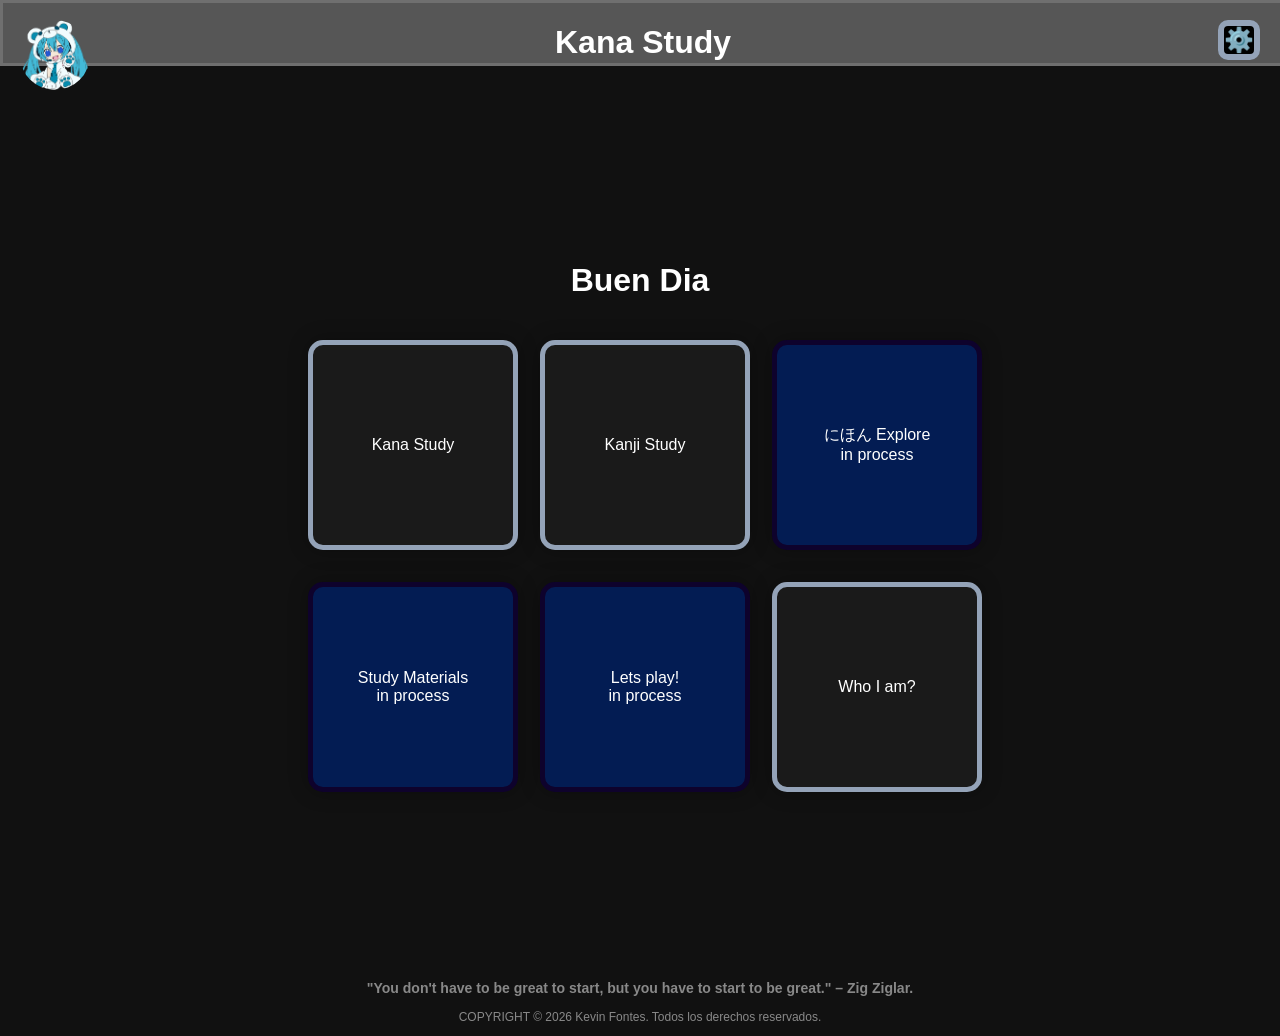
==== index.html @ 834d6179 "fgg" ====
<!DOCTYPE html>
<html lang="es">
<head>
    <meta charset="UTF-8">
    <title>NECECITO INVENTAR UN NOMBRE!</title>
    <link rel="stylesheet" href="styles.css">
    <link rel="stylesheet" href="https://cdnjs.cloudflare.com/ajax/libs/font-awesome/6.5.0/css/all.min.css">
    <meta name="viewport" content="width=device-width, initial-scale=1.0">
</head>
<header class="header">
    <h1><span class="title">Kana Study</span></h1>
    </header>
<body class="dark">

<div class="menu-btn" onclick="toggleSidebar()">
    <img src="src/miku.png">
</div>


    <div class="sidebar" id="sidebar">
        <div class="social-buttons">
        <a href="https://www.tiktok.com/@pl4tin3um" target="_blank">
        <img src="https://logo.svgcdn.com/logos/tiktok.png" alt="mi tiktok" class="social-icon">
        </a>
    </div>

    </div>


    <div class="settings-btn" onclick="toggleSettings()">⚙️</div>


    <div class="settings-panel" id="settingsPanel">
        <h3>Themes</h3>
        <button onclick="setTheme('light')">Light</button>
        <button onclick="setTheme('dark')">Dark</button>
        <button onclick="setTheme('thematic')">Thematic</button>



    <h3>Language</h3>

    <select id="languageSelect" onchange="setLanguage(this.value)">
        <option value="en">English</option>
        <option value="ja">にほん</option>
        <option value="es">Español</option>
        <option value="fr">Français</option>
        <option value="de">Deutsch</option>
        <option value="it">Italiano</option>

    </select>
    </div>
        </div>

<main>
    <h1 class="logo">Buen Dia</h1>

    <div class="menu">
        <div class="menu-item">Kana Study</div>
        <div class="menu-item">Kanji Study</div>
        <div class="menu-itemUSELESS">にほん Explore <br> in process</div>
        <div class="menu-itemUSELESS">Study Materials <br> in process</div>
        <div class="menu-itemUSELESS">Lets play! <br> in process</div>
        <div class="menu-item">Who I am?</div>
    </div>
</main>

    <script src="script.js"></script>
</body>
 <footer class ="decoracion">
        <h3>"You don't have to be great to start, but you have to start to be great." – Zig Ziglar.</h3>
        <p>COPYRIGHT &copy; 2026 Kevin Fontes. Todos los derechos reservados.</p>
    </footer>
</body>
</html>
---- styles.css ----
header {
    width: 100%;
    height: 60px; 
    position: relative;
    z-index: 2; 
    display: flex;
    justify-content: center;
    color: white;
    background-color: #565656;
    border: 3px solid #6f6f6f;
}




body {
    font-family: 'Segoe UI', "Yu Gothic", sans-serif;
    margin: 0;
    font-family: Arial, sans-serif;
    background: #111;
    color: white;
    text-align: center;
}


main {
    height: 100vh;
    display: flex;
    flex-direction: column;
    justify-content: center;
    align-items: center;
}


.menu {
    display: grid;
    grid-template-columns: repeat(3, 200px);
    gap: 32px;
    margin-top: 20px;
}

.menu-item {
    width: 200px;
    height: 200px;
    background: #1a1a1a;
    display: flex;
    align-items: center;
    justify-content: center;
    border-radius: 15px;
    cursor: pointer;
    transition: 0.3s;
    box-shadow: 0 0px 20px rgba(0,0,0,0.3);
    border: #94a3b8 solid 5px  ;
}

.menu-item:hover {
    background: #333;
    transform: scale(1.05);
}
.menu-itemUSELESS {
    width: 200px;
    height: 200px;
    display: flex;
    align-items: center;
    background-color: rgb(3, 28, 83);
    justify-content: center;
    border-radius: 15px;
    cursor: pointer;
    transition: 0.3s;
    box-shadow: 0 0px 20px rgba(0,0,0,0.3);
    border: 5px solid #0e022c;
    }


.settings-btn {
    position: fixed;
    top: 20px;
    right: 20px;
    font-size: 24px;
    color: #94a3b8; 
    cursor: pointer;
    z-index: 1000;
    transition: all 0.3s;
    background-color: #000000;
    border-radius: 10px;
    border: 6px solid #94a3b8;
}

.settings-btn:hover {
    transform: rotate(45deg) scale(1.1);
}


.settings-panel {
    position: fixed;
    right: -350px;
    top: 0;
    width: 250px;
    height: 100%;
    background: #1a1a1a;
    padding: 20px;
    transition: right 0.3s;
    z-index: 500;
}

.settings-panel.open {
    box-shadow: 0 0px 20px rgba(0,0,0,0.3);
    right: 0;
}


.settings-panel button {
    width: 100%;
    padding: 10px;
    margin-top: 5px;
    background: #333;
    border: none;
    color: white;
    cursor: pointer;
}


.menu-btn {
    position: fixed;
    top: 20px;
    left: 20px;
    cursor: pointer;
    z-index: 1000;
}

.menu-btn img {
    width: 70px; 
    height: 70px;
    object-fit: cover;
    border-radius: 50%; 
    transition: 0.3s;
}

.menu-btn img:hover {
    transform: scale(1.1);
}

.sidebar {
    position: fixed;
    left: -350px;
    top: 0;
    width: 250px;
    height: 100%;
    background: #1a1a1a;
    padding: 20px;
    transition: left 0.3s ease;
    z-index: 900;
}


.sidebar.open {
    left: 0;
    box-shadow: 0 0px 20px rgba(0,0,0,0.3);
}


.sidebar h2 {
    margin-bottom: 20px;
}

.sidebar p {
    padding: 10px;
    cursor: pointer;
    border-radius: 8px;
}
.social-buttons {
    display: flex;
    flex-direction: column;
    gap: 15px;          
    align-items: center; 
}


.social-buttons img {
    width: 80px;
    height: 80px;
    cursor: pointer;
    transition: transform 0.2s;
}

.social-buttons img:hover {
    transform: scale(1.2); 
}





footer {
    bottom: 10px;
    width: 100%;
    font-size: 12px;
    opacity: 0.5;
}

header.light {
    color: #000000;
    background-color: #b9b9b9;
    border: 3px solid #000000;
}
header.thematic {
    background: rgba(255, 255, 255, 0.3);
    color: #222;
    border: 3px solid #393939;
}

body.light {
    background: #f5f5f5;
    color: black;
}

body.light .menu-item {
    background: #ddd;
}
body.light .menu-itemUSELESS { 
    color: #ddd;
}

body.light .settings-panel {
    background: #eee;
    color: #222;
}
body.light .settings-panel button {
    width: 100%;
    padding: 10px;
    margin-top: 5px;
    background: #989898;
    border: none;
    color: #222;
    cursor: pointer;
}
    

body.light .sidebar {
    background: #eee;
    color: #222;
}

body.thematic {
    background-image: url('src/thematicBodyBackground.png');
    background-size: cover;
    background-position: center;
    background-repeat: no-repeat;

}
body.thematic .menu-item {
    background: #f8df96;
    color: rgb(0, 0, 0);
}
body.thematic  .menu-itemUSELESS { 
    color: #ddd;
}

body.thematic .settings-panel{
    background-image: url('src/thematicRightSidebar.png');
    background-size: cover;
    background-position: center;
    background-repeat: no-repeat;
    border: #111 solid 5px;
}
body.thematic .sidebar {
    background-image: url('src/thematicLeftSidebar.png');
    background-size: cover;
    background-position: center;
    background-repeat: no-repeat;
    border: #111 solid 5px;
}
body.thematic .settings-panel button {
    background: rgba(255, 255, 255, 0.3);
    color: #222;
    border: 1px solid #393939;
}



@media screen and (max-width: 480px) {
    
   
    .menu {
        display: flex !important;
        flex-wrap: wrap;
        justify-content: center;
        width: 100% !important;
        grid-template-columns: none !important; 
        gap: 10px !important;
        margin-top: 50px !important; 
    }


    .menu-item {
        width: 140px !important;  
        height: 140px !important;
        min-width: 140px !important;
        font-size: 14px !important;
        margin: 5px;
    }
    .menu-itemUSELESS {
        width: 140px !important;  
        height: 140px !important;
        min-width: 140px !important;
        font-size: 14px !important;
        margin: 5px;
    }

   
    header {
        height: 50px !important;
        font-size: 10px !important;
        justify-content: center !important;
    }


    .menu-btn img {
        width: 45px !important;
        height: 45px !important;
    }

    .settings-btn {
        top: 10px !important;
        right: 10px !important;
    }

    /* 5. El fondo para que no se estire raro */
    body.thematic {
        background-size: cover !important;
        background-attachment: scroll !important;
    }
}
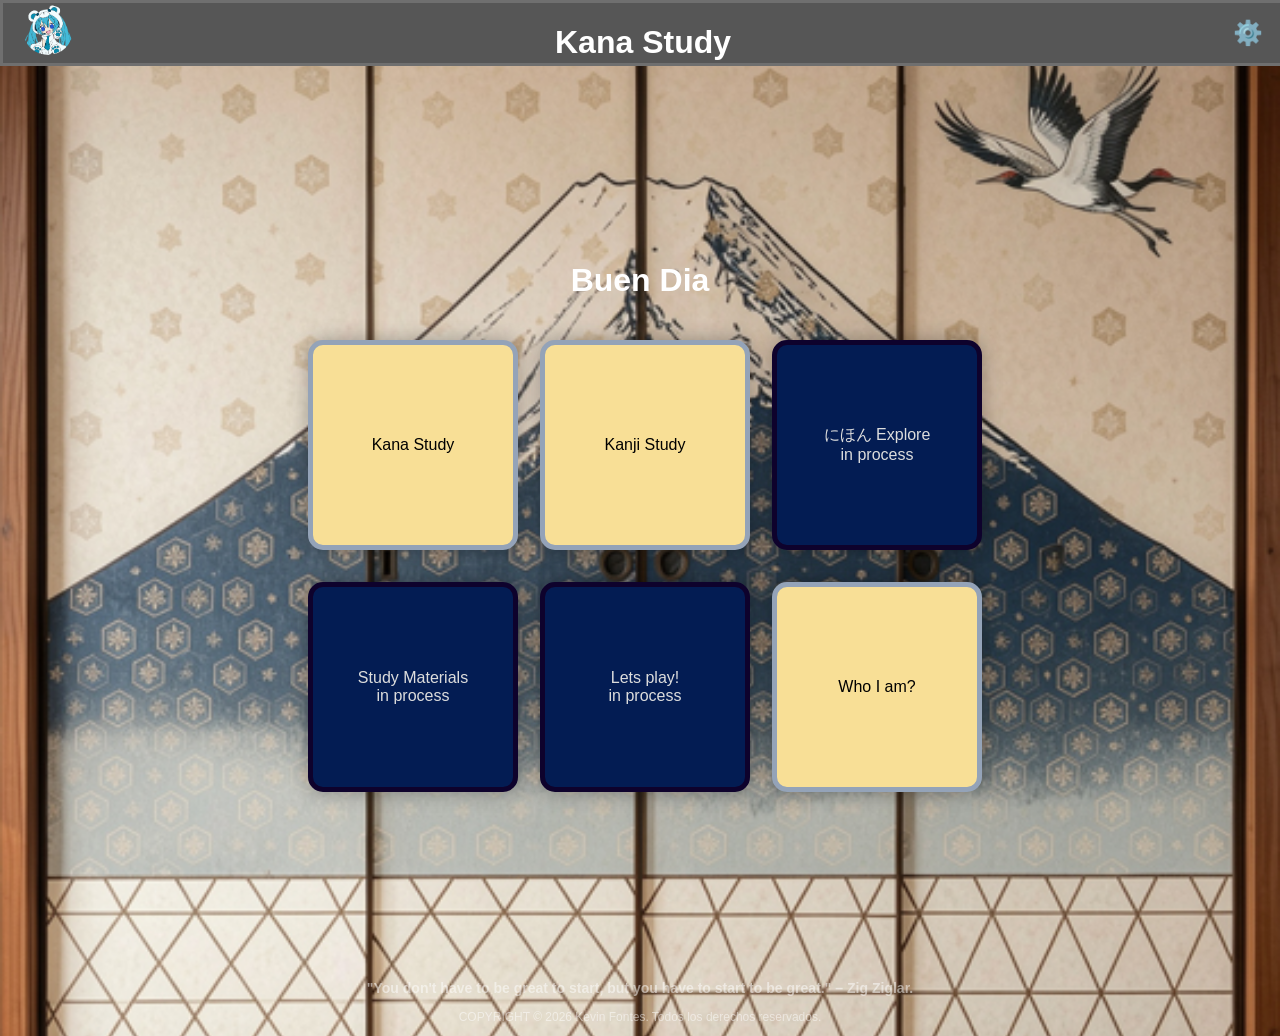
==== commit 794cb255: "zxc" ====
--- a/index.html
+++ b/index.html
@@ -8,28 +8,22 @@
     <meta name="viewport" content="width=device-width, initial-scale=1.0">
 </head>
 <header class="header">
-    <h1><span class="title">Kana Study</span></h1>
-    </header>
-<body class="dark">
-
-<div class="menu-btn" onclick="toggleSidebar()">
+    <!--aaaaaaaaaaaaaaaaaaaaaaaaaaaaaaaaaaaaaaaaaaaaaaaaaaaaaaaaa-->
+    <div class="menu-btn" onclick="toggleSidebar()">
     <img src="src/miku.png">
-</div>
-
-
-    <div class="sidebar" id="sidebar">
+    </div>
+       <div class="sidebar" id="sidebar">
         <div class="social-buttons">
-        <a href="https://www.tiktok.com/@pl4tin3um" target="_blank">
-        <img src="https://logo.svgcdn.com/logos/tiktok.png" alt="mi tiktok" class="social-icon">
-        </a>
+            <a href="https://www.tiktok.com/@pl4tin3um" target="_blank">
+                <img src="https://logo.svgcdn.com/logos/tiktok.png" alt="mi tiktok" class="social-icon">
+            </a>
+        </div>
     </div>
 
-    </div>
-
-
+ <!--aaaaaaaaaaaaaaaaaaaaaaaaaaaaaaaaaaaaaaaaaaaaaaaaaaaaaaaaa-->
+ <body class="thematic"></body>
+    <h1><span class="title">Kana Study</span></h1>
     <div class="settings-btn" onclick="toggleSettings()">⚙️</div>
-
-
     <div class="settings-panel" id="settingsPanel">
         <h3>Themes</h3>
         <button onclick="setTheme('light')">Light</button>
@@ -50,8 +44,8 @@
 
     </select>
     </div>
-        </div>
-
+    <!--aaaaaaaaaaaaaaaaaaaaaaaaaaaaaaaaaaaaaaaaaaaaaaaaaaaaaaaaa-->
+    </header>
 <main>
     <h1 class="logo">Buen Dia</h1>
 
--- a/styles.css
+++ b/styles.css
@@ -73,17 +73,15 @@
 
 
 .settings-btn {
-    position: fixed;
-    top: 20px;
-    right: 20px;
+    position: absolute;
+    right: 20px;    
+    top: 50%;         
+    transform: translateY(-50%); 
     font-size: 24px;
-    color: #94a3b8; 
     cursor: pointer;
     z-index: 1000;
     transition: all 0.3s;
-    background-color: #000000;
     border-radius: 10px;
-    border: 6px solid #94a3b8;
 }
 
 .settings-btn:hover {
@@ -121,16 +119,20 @@
 
 
 .menu-btn {
-    position: fixed;
-    top: 20px;
-    left: 20px;
+    position: absolute;
+    left: 20px;    
+    top: 50%;         
+    transform: translateY(-50%); 
+    font-size: 24px;
     cursor: pointer;
     z-index: 1000;
+    transition: all 0.3s;
+    border-radius: 10px;
 }
 
 .menu-btn img {
-    width: 70px; 
-    height: 70px;
+    width: 50px; 
+    height: 50px;
     object-fit: cover;
     border-radius: 50%; 
     transition: 0.3s;
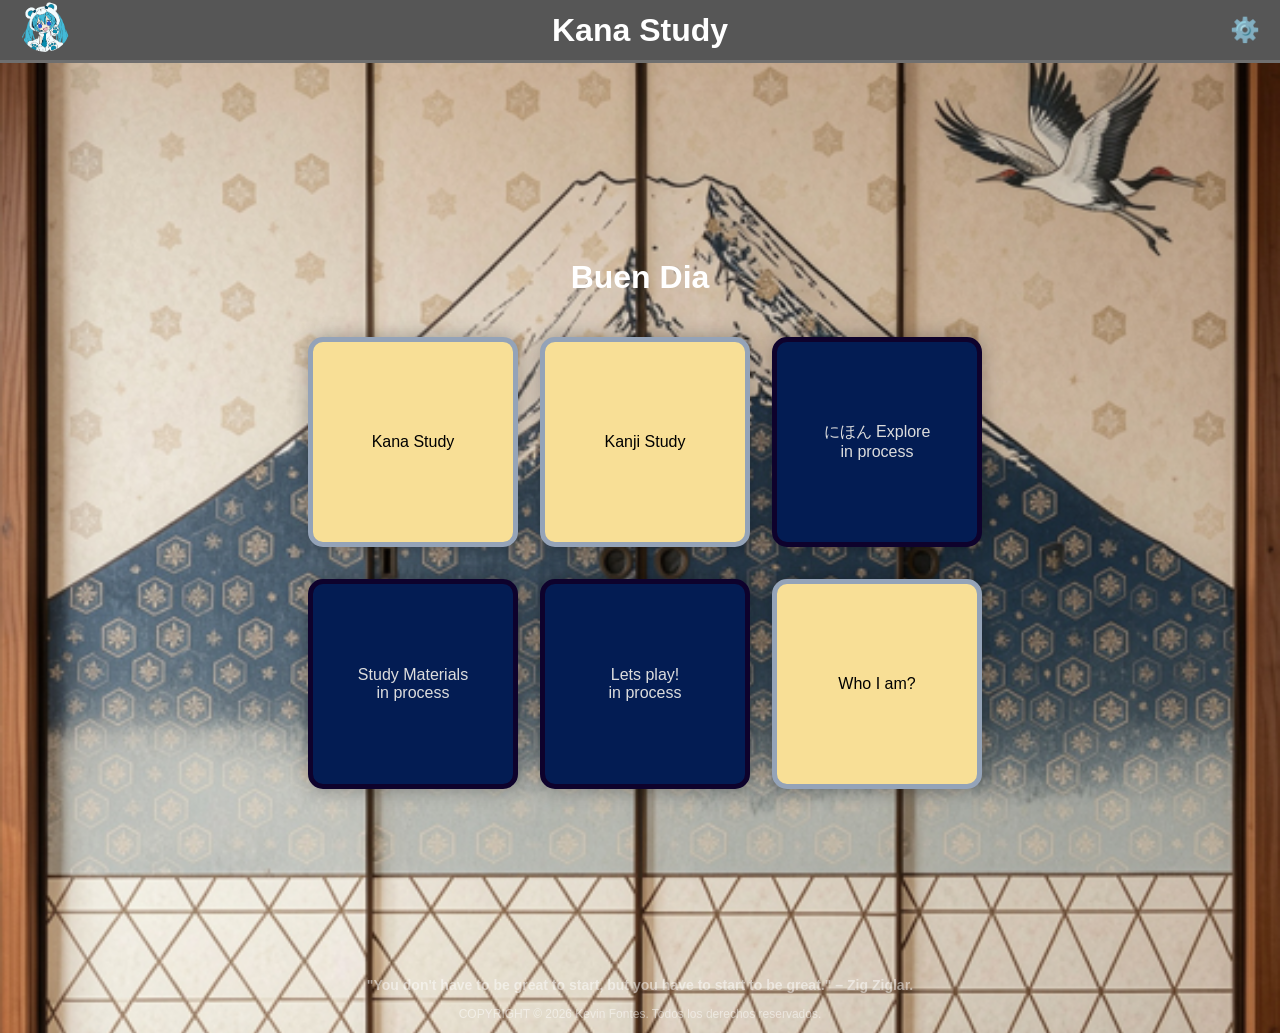
==== commit 1e2addc9: "Kanario Update" ====
--- a/index.html
+++ b/index.html
@@ -2,7 +2,7 @@
 <html lang="es">
 <head>
     <meta charset="UTF-8">
-    <title>NECECITO INVENTAR UN NOMBRE!</title>
+    <title>Kanario</title>
     <link rel="stylesheet" href="styles.css">
     <link rel="stylesheet" href="https://cdnjs.cloudflare.com/ajax/libs/font-awesome/6.5.0/css/all.min.css">
     <meta name="viewport" content="width=device-width, initial-scale=1.0">
--- a/styles.css
+++ b/styles.css
@@ -1,15 +1,18 @@
-header {
-    width: 100%;
-    height: 60px; 
-    position: relative;
-    z-index: 2; 
-    display: flex;
-    justify-content: center;
-    color: white;
-    background-color: #565656;
-    border: 3px solid #6f6f6f;
-}
-
+        header {
+            width: 100%;
+            height: 60px;
+            display: flex;
+            justify-content: center;
+            align-items: center;
+            background-color: #565656;
+            border-bottom: 3px solid #6f6f6f;
+            position: sticky;
+            top: 0;
+            z-index: 1000;
+        }
+
+        header.light { background-color: #b9b9b9; border-bottom: 3px solid #000; color: #000; }
+        header.thematic { background: rgba(255, 255, 255, 0.3); color: #222; border-bottom: 3px solid #393939; }
 
 
 
@@ -200,16 +203,6 @@
     opacity: 0.5;
 }
 
-header.light {
-    color: #000000;
-    background-color: #b9b9b9;
-    border: 3px solid #000000;
-}
-header.thematic {
-    background: rgba(255, 255, 255, 0.3);
-    color: #222;
-    border: 3px solid #393939;
-}
 
 body.light {
     background: #f5f5f5;
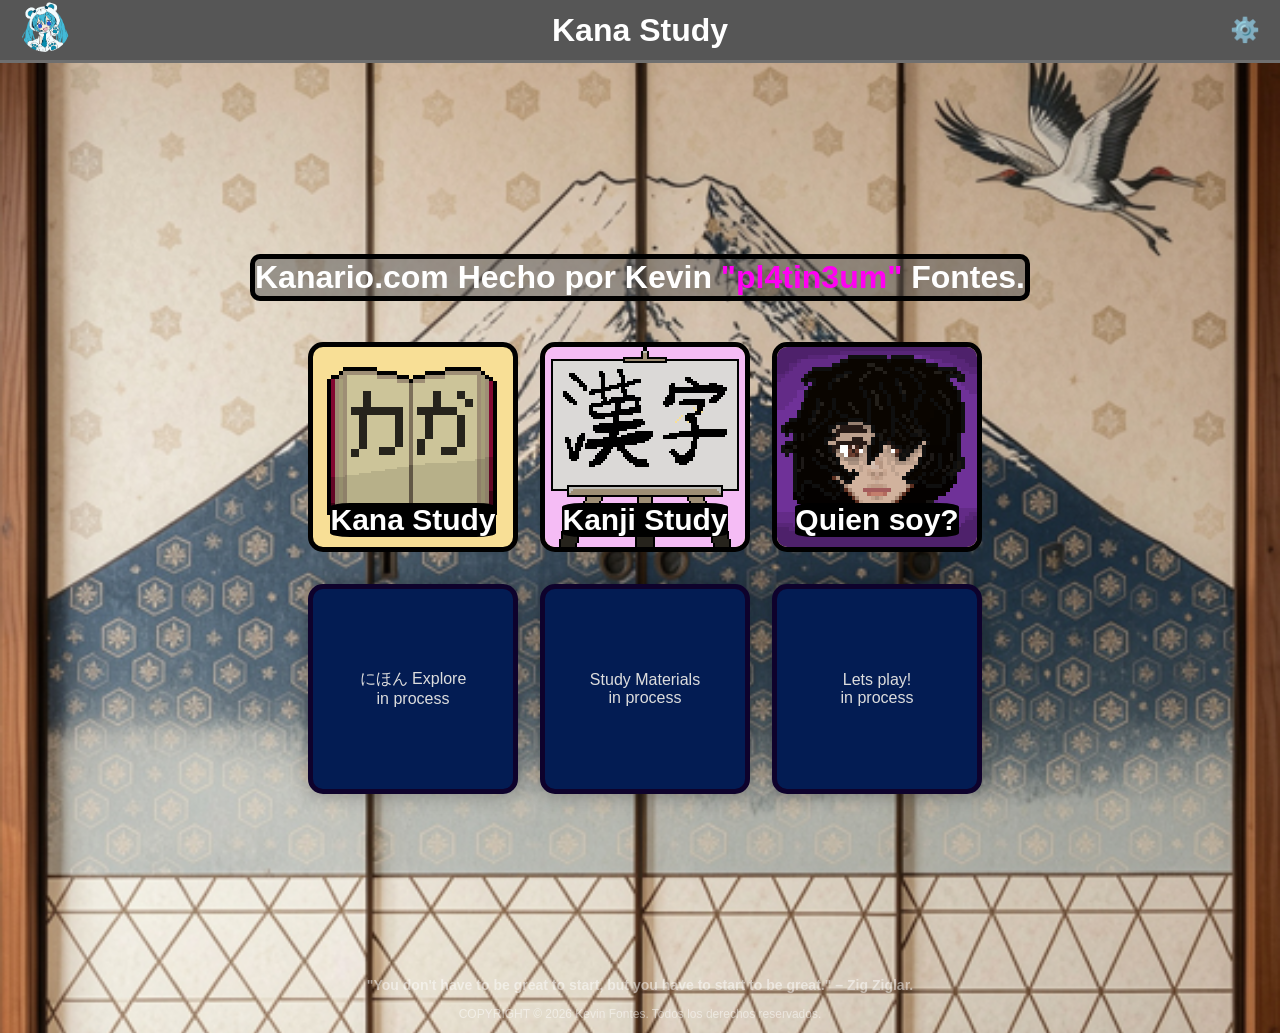
==== commit 558f646b: "imagenes en los menu items" ====
--- a/index.html
+++ b/index.html
@@ -47,15 +47,28 @@
     <!--aaaaaaaaaaaaaaaaaaaaaaaaaaaaaaaaaaaaaaaaaaaaaaaaaaaaaaaaa-->
     </header>
 <main>
-    <h1 class="logo">Buen Dia</h1>
+    <h1 class="logo" style="background-color: rgba(82, 82, 82, 0.5) ; border: 5px solid #000; border-radius: 10px;">Kanario.com Hecho por Kevin <span style="color: rgb(255, 0, 242);">"pl4tin3um"</span> Fontes.</h1>
 
     <div class="menu">
-        <div class="menu-item">Kana Study</div>
-        <div class="menu-item">Kanji Study</div>
-        <div class="menu-itemUSELESS">にほん Explore <br> in process</div>
-        <div class="menu-itemUSELESS">Study Materials <br> in process</div>
-        <div class="menu-itemUSELESS">Lets play! <br> in process</div>
-        <div class="menu-item">Who I am?</div>
+            <div class="menu-item">
+            <img src="src/bookana.png">
+            <span>Kana Study</span>
+            </div>
+
+            <div class="menu-item">
+            <img src="src/kanapaint.png">
+            <span>Kanji Study</span>
+            </div>
+
+            <div class="menu-item"> 
+            <img src="src/yoWTF_x8.png">
+            <span>Quien soy?</span>
+            </div>
+
+            <div class="menu-itemUSELESS"> <span>にほん Explore <br> in process</span></div>
+            <div class="menu-itemUSELESS"> <span>Study Materials <br> in process</span></div>
+            <div class="menu-itemUSELESS"> <span>Lets play! <br> in process</span></div>
+        
     </div>
 </main>
 
--- a/styles.css
+++ b/styles.css
@@ -45,19 +45,40 @@
 .menu-item {
     width: 200px;
     height: 200px;
+
+    border-radius: 15px;
+    border: #000000 solid 5px;
+
     background: #1a1a1a;
+
     display: flex;
     align-items: center;
     justify-content: center;
-    border-radius: 15px;
-    cursor: pointer;
-    transition: 0.3s;
-    box-shadow: 0 0px 20px rgba(0,0,0,0.3);
-    border: #94a3b8 solid 5px  ;
-}
-
+
+    position: relative;
+    overflow: hidden;
+}
+
+.menu-item img {
+    width: 100%;
+    height: 100%;
+
+    object-fit: contain;
+    image-rendering: pixelated;
+}
+
+.menu-item span {
+    position: absolute;
+    bottom: 10px;
+    color: rgb(255, 255, 255);
+    background-color: #000;
+    background-position: cover;
+    border-radius: 12%;
+    font-weight: bold;
+    font-size: 30px;
+}
 .menu-item:hover {
-    background: #333;
+    background-color: #333; 
     transform: scale(1.05);
 }
 .menu-itemUSELESS {
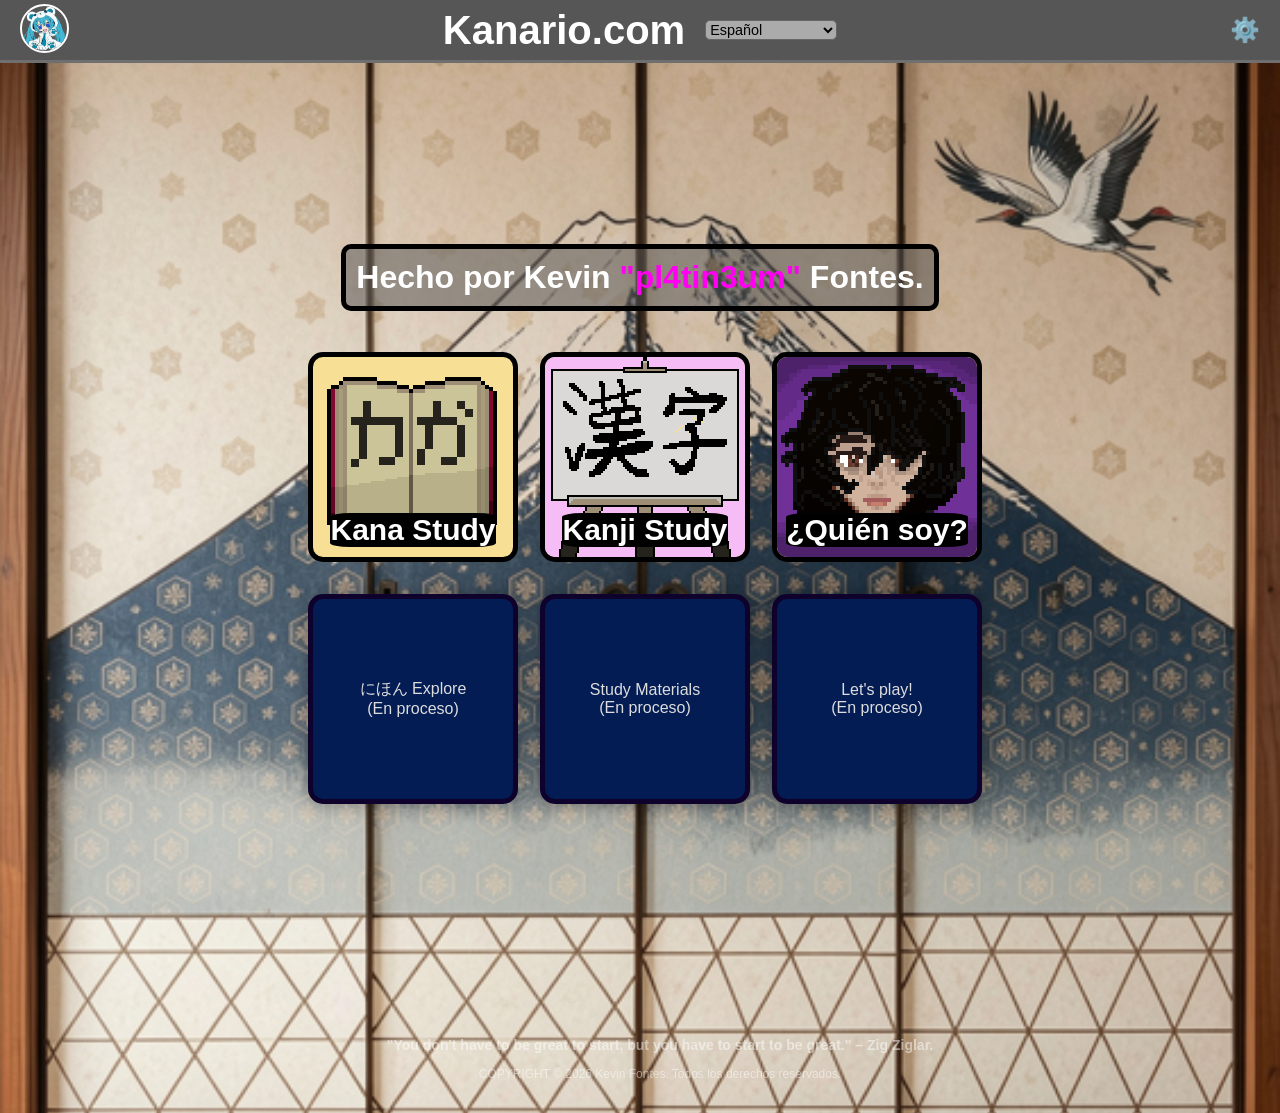
==== commit aeb450db: "MEGAUPDATE VISUAL DE CODIGO" ====
--- a/index.html
+++ b/index.html
@@ -3,80 +3,80 @@
 <head>
     <meta charset="UTF-8">
     <title>Kanario</title>
+    <meta name="viewport" content="width=device-width, initial-scale=1.0">
     <link rel="stylesheet" href="styles.css">
     <link rel="stylesheet" href="https://cdnjs.cloudflare.com/ajax/libs/font-awesome/6.5.0/css/all.min.css">
-    <meta name="viewport" content="width=device-width, initial-scale=1.0">
 </head>
-<header class="header">
-    <!--aaaaaaaaaaaaaaaaaaaaaaaaaaaaaaaaaaaaaaaaaaaaaaaaaaaaaaaaa-->
-    <div class="menu-btn" onclick="toggleSidebar()">
-    <img src="src/miku.png">
-    </div>
-       <div class="sidebar" id="sidebar">
-        <div class="social-buttons">
-            <a href="https://www.tiktok.com/@pl4tin3um" target="_blank">
-                <img src="https://logo.svgcdn.com/logos/tiktok.png" alt="mi tiktok" class="social-icon">
-            </a>
-        </div>
-    </div>
 
- <!--aaaaaaaaaaaaaaaaaaaaaaaaaaaaaaaaaaaaaaaaaaaaaaaaaaaaaaaaa-->
- <body class="thematic"></body>
-    <h1><span class="title">Kana Study</span></h1>
-    <div class="settings-btn" onclick="toggleSettings()">⚙️</div>
-    <div class="settings-panel" id="settingsPanel">
-        <h3>Themes</h3>
-        <button onclick="setTheme('light')">Light</button>
-        <button onclick="setTheme('dark')">Dark</button>
-        <button onclick="setTheme('thematic')">Thematic</button>
+<body class="thematic">
 
 
+    <!--========================================================================================-->
+        <header class="header">
 
-    <h3>Language</h3>
+    <!-----------------------------------LeftSidebar-------------------------------------------->
 
-    <select id="languageSelect" onchange="setLanguage(this.value)">
-        <option value="en">English</option>
-        <option value="ja">にほん</option>
-        <option value="es">Español</option>
-        <option value="fr">Français</option>
-        <option value="de">Deutsch</option>
-        <option value="it">Italiano</option>
+        <div class="menu-btn" onclick="toggleSidebar()">
+            <img src="src/miku.png" alt="Menú">
+        </div>
 
-    </select>
-    </div>
-    <!--aaaaaaaaaaaaaaaaaaaaaaaaaaaaaaaaaaaaaaaaaaaaaaaaaaaaaaaaa-->
+    
+
+        <div class="sidebar" id="sidebar">
+            <div class="social-buttons"></div>
+        </div>
+
+    <!-----------------------------------HeaderMain--------------------------------------------->
+
+        <h1><span class="title">Kanario.com</span></h1>
+
+            <select id="languageSelect" onchange="setLanguage(this.value)">
+                <option value="es">Español</option>
+                <option value="en">English</option>
+                <option value="ja">日本語 (Nihongo)</option>
+                <option value="fr">Français</option>
+                <option value="de">Deutsch</option>
+                <option value="it">Italiano</option>
+            </select>
+
+    <!--------------------------------------SettingsBar----------------------------------------->
+
+        <div class="settings-btn" onclick="toggleSettings()">⚙️</div>
+        <div class="settings-panel" id="settingsPanel">
+            
+        <h3>Themes</h3>
+
+            <button onclick="setTheme('light')">Light</button>
+            <button onclick="setTheme('dark')">Dark</button>
+            <button onclick="setTheme('thematic')">Thematic</button>
+
+
+        </div>
     </header>
-<main>
-    <h1 class="logo" style="background-color: rgba(82, 82, 82, 0.5) ; border: 5px solid #000; border-radius: 10px;">Kanario.com Hecho por Kevin <span style="color: rgb(255, 0, 242);">"pl4tin3um"</span> Fontes.</h1>
+    <!--========================================================================================-->
 
-    <div class="menu">
-            <div class="menu-item">
-            <img src="src/bookana.png">
-            <span>Kana Study</span>
-            </div>
 
-            <div class="menu-item">
-            <img src="src/kanapaint.png">
-            <span>Kanji Study</span>
-            </div>
+    <main>
+        <h1 class="logo" style="background-color: rgba(82, 82, 82, 0.5); border: 5px solid #000; border-radius: 10px; text-align: center; padding: 10px;">
+            Hecho por Kevin <span style="color: rgb(255, 0, 242);">"pl4tin3um"</span> Fontes.
+        </h1>
 
-            <div class="menu-item"> 
-            <img src="src/yoWTF_x8.png">
-            <span>Quien soy?</span>
-            </div>
+        <div class="menu">
+            <div class="menu-item"><img src="src/bookana.png" alt="Kana Study"><span>Kana Study</span></div>
+            <div class="menu-item"><img src="src/kanapaint.png" alt="Kanji Study"><span>Kanji Study</span></div>
+            <div class="menu-item"><img src="src/yoWTF_x8.png" alt="Quién soy"><span>¿Quién soy?</span></div>
+            <div class="menu-itemUSELESS"> <span>にほん Explore <br> (En proceso)</span></div>
+            <div class="menu-itemUSELESS"> <span>Study Materials <br> (En proceso)</span></div>
+            <div class="menu-itemUSELESS"> <span>Let's play! <br> (En proceso)</span></div>
+        </div>
+    </main>
 
-            <div class="menu-itemUSELESS"> <span>にほん Explore <br> in process</span></div>
-            <div class="menu-itemUSELESS"> <span>Study Materials <br> in process</span></div>
-            <div class="menu-itemUSELESS"> <span>Lets play! <br> in process</span></div>
-        
-    </div>
-</main>
-
-    <script src="script.js"></script>
-</body>
- <footer class ="decoracion">
+    <footer class="decoracion" style="text-align: center; margin-top: 40px; padding: 20px;">
         <h3>"You don't have to be great to start, but you have to start to be great." – Zig Ziglar.</h3>
         <p>COPYRIGHT &copy; 2026 Kevin Fontes. Todos los derechos reservados.</p>
     </footer>
+
+    <script src="script.js"></script>
+    
 </body>
 </html>
--- a/styles.css
+++ b/styles.css
@@ -1,3 +1,6 @@
+		/* =========================
+		   HEADER Y SELECTOR IDIOMA
+		========================= */
         header {
             width: 100%;
             height: 60px;
@@ -10,340 +13,317 @@
             top: 0;
             z-index: 1000;
         }
-
         header.light { background-color: #b9b9b9; border-bottom: 3px solid #000; color: #000; }
         header.thematic { background: rgba(255, 255, 255, 0.3); color: #222; border-bottom: 3px solid #393939; }
-
-
-
-body {
-    font-family: 'Segoe UI', "Yu Gothic", sans-serif;
-    margin: 0;
-    font-family: Arial, sans-serif;
-    background: #111;
-    color: white;
-    text-align: center;
-}
-
-
-main {
-    height: 100vh;
-    display: flex;
-    flex-direction: column;
-    justify-content: center;
-    align-items: center;
-}
-
-
-.menu {
-    display: grid;
-    grid-template-columns: repeat(3, 200px);
-    gap: 32px;
-    margin-top: 20px;
-}
-
-.menu-item {
-    width: 200px;
-    height: 200px;
-
-    border-radius: 15px;
-    border: #000000 solid 5px;
-
-    background: #1a1a1a;
-
-    display: flex;
-    align-items: center;
-    justify-content: center;
-
-    position: relative;
-    overflow: hidden;
-}
-
-.menu-item img {
-    width: 100%;
-    height: 100%;
-
-    object-fit: contain;
-    image-rendering: pixelated;
-}
-
-.menu-item span {
-    position: absolute;
-    bottom: 10px;
-    color: rgb(255, 255, 255);
-    background-color: #000;
-    background-position: cover;
-    border-radius: 12%;
-    font-weight: bold;
-    font-size: 30px;
-}
-.menu-item:hover {
-    background-color: #333; 
-    transform: scale(1.05);
-}
-.menu-itemUSELESS {
-    width: 200px;
-    height: 200px;
-    display: flex;
-    align-items: center;
-    background-color: rgb(3, 28, 83);
-    justify-content: center;
-    border-radius: 15px;
-    cursor: pointer;
-    transition: 0.3s;
-    box-shadow: 0 0px 20px rgba(0,0,0,0.3);
-    border: 5px solid #0e022c;
-    }
-
-
-.settings-btn {
-    position: absolute;
-    right: 20px;    
-    top: 50%;         
-    transform: translateY(-50%); 
-    font-size: 24px;
-    cursor: pointer;
-    z-index: 1000;
-    transition: all 0.3s;
-    border-radius: 10px;
-}
-
-.settings-btn:hover {
-    transform: rotate(45deg) scale(1.1);
-}
-
-
-.settings-panel {
-    position: fixed;
-    right: -350px;
-    top: 0;
-    width: 250px;
-    height: 100%;
-    background: #1a1a1a;
-    padding: 20px;
-    transition: right 0.3s;
-    z-index: 500;
-}
-
-.settings-panel.open {
-    box-shadow: 0 0px 20px rgba(0,0,0,0.3);
-    right: 0;
-}
-
-
-.settings-panel button {
-    width: 100%;
-    padding: 10px;
-    margin-top: 5px;
-    background: #333;
-    border: none;
-    color: white;
-    cursor: pointer;
-}
-
-
-.menu-btn {
-    position: absolute;
-    left: 20px;    
-    top: 50%;         
-    transform: translateY(-50%); 
-    font-size: 24px;
-    cursor: pointer;
-    z-index: 1000;
-    transition: all 0.3s;
-    border-radius: 10px;
-}
-
-.menu-btn img {
-    width: 50px; 
-    height: 50px;
-    object-fit: cover;
-    border-radius: 50%; 
-    transition: 0.3s;
-}
-
-.menu-btn img:hover {
-    transform: scale(1.1);
-}
-
-.sidebar {
-    position: fixed;
-    left: -350px;
-    top: 0;
-    width: 250px;
-    height: 100%;
-    background: #1a1a1a;
-    padding: 20px;
-    transition: left 0.3s ease;
-    z-index: 900;
-}
-
-
-.sidebar.open {
-    left: 0;
-    box-shadow: 0 0px 20px rgba(0,0,0,0.3);
-}
-
-
-.sidebar h2 {
-    margin-bottom: 20px;
-}
-
-.sidebar p {
-    padding: 10px;
-    cursor: pointer;
-    border-radius: 8px;
-}
-.social-buttons {
-    display: flex;
-    flex-direction: column;
-    gap: 15px;          
-    align-items: center; 
-}
-
-
-.social-buttons img {
-    width: 80px;
-    height: 80px;
-    cursor: pointer;
-    transition: transform 0.2s;
-}
-
-.social-buttons img:hover {
-    transform: scale(1.2); 
-}
-
-
-
-
-
-footer {
-    bottom: 10px;
-    width: 100%;
-    font-size: 12px;
-    opacity: 0.5;
-}
-
-
-body.light {
-    background: #f5f5f5;
-    color: black;
-}
-
-body.light .menu-item {
-    background: #ddd;
-}
-body.light .menu-itemUSELESS { 
-    color: #ddd;
-}
-
-body.light .settings-panel {
-    background: #eee;
-    color: #222;
-}
-body.light .settings-panel button {
-    width: 100%;
-    padding: 10px;
-    margin-top: 5px;
-    background: #989898;
-    border: none;
-    color: #222;
-    cursor: pointer;
-}
-    
-
-body.light .sidebar {
-    background: #eee;
-    color: #222;
-}
-
-body.thematic {
-    background-image: url('src/thematicBodyBackground.png');
-    background-size: cover;
-    background-position: center;
-    background-repeat: no-repeat;
-
-}
-body.thematic .menu-item {
-    background: #f8df96;
-    color: rgb(0, 0, 0);
-}
-body.thematic  .menu-itemUSELESS { 
-    color: #ddd;
-}
-
-body.thematic .settings-panel{
-    background-image: url('src/thematicRightSidebar.png');
-    background-size: cover;
-    background-position: center;
-    background-repeat: no-repeat;
-    border: #111 solid 5px;
-}
-body.thematic .sidebar {
-    background-image: url('src/thematicLeftSidebar.png');
-    background-size: cover;
-    background-position: center;
-    background-repeat: no-repeat;
-    border: #111 solid 5px;
-}
-body.thematic .settings-panel button {
-    background: rgba(255, 255, 255, 0.3);
-    color: #222;
-    border: 1px solid #393939;
-}
-
-
-
-@media screen and (max-width: 480px) {
-    
-   
-    .menu {
-        display: flex !important;
-        flex-wrap: wrap;
-        justify-content: center;
-        width: 100% !important;
-        grid-template-columns: none !important; 
-        gap: 10px !important;
-        margin-top: 50px !important; 
-    }
-
-
-    .menu-item {
-        width: 140px !important;  
-        height: 140px !important;
-        min-width: 140px !important;
-        font-size: 14px !important;
-        margin: 5px;
-    }
-    .menu-itemUSELESS {
-        width: 140px !important;  
-        height: 140px !important;
-        min-width: 140px !important;
-        font-size: 14px !important;
-        margin: 5px;
-    }
-
-   
-    header {
-        height: 50px !important;
-        font-size: 10px !important;
-        justify-content: center !important;
-    }
-
-
-    .menu-btn img {
-        width: 45px !important;
-        height: 45px !important;
-    }
-
-    .settings-btn {
-        top: 10px !important;
-        right: 10px !important;
-    }
-
-    /* 5. El fondo para que no se estire raro */
-    body.thematic {
-        background-size: cover !important;
-        background-attachment: scroll !important;
-    }
-}
+        
+        header h1 {
+            margin: 0;
+            font-size: 2.5rem;
+            white-space: nowrap;
+        }
+
+        #languageSelect {
+            min-width: 60px;
+            width: auto;
+            margin-left: 20px;
+            size: auto;
+            background: #333;
+            color: white;
+            border: 1px solid #666;
+            border-radius: 5px;
+            font-size: 0.9rem;
+            cursor: pointer;
+        }
+		body.thematic #languageSelect { background: rgba(255, 255, 255, 0.5); color: #000; }
+
+		/* =========================
+		   ESTRUCTURA GENERAL
+		========================= */
+		body {
+		    font-family: 'Segoe UI', "Yu Gothic", sans-serif;
+		    margin: 0;
+		    font-family: Arial, sans-serif;
+		    background: #111;
+		    color: white;
+		    text-align: center;
+		}
+		body.light { background: #f5f5f5; color: black; }
+		body.thematic {background-image: url('src/thematicBodyBackground.png');background-size: cover;background-position: center;background-repeat: no-repeat;}
+
+
+		main {
+		    height: 100vh;
+		    display: flex;
+		    flex-direction: column;
+		    justify-content: center;
+		    align-items: center;
+		}
+
+
+		/* =========================
+		   MENÚ PRINCIPAL
+		========================= */
+		.menu {
+		    display: grid;
+		    grid-template-columns: repeat(3, 200px);
+		    gap: 32px;
+		    margin-top: 20px;
+		}
+
+		.menu-item {
+		    width: 200px;
+		    height: 200px;
+		    border-radius: 15px;
+		    border: #000000 solid 5px;
+		    background: #1a1a1a;
+		    display: flex;
+		    align-items: center;
+		    justify-content: center;
+		    position: relative;
+		    overflow: hidden;
+		}
+        body.light .menu-item { background: #ddd; }
+        body.thematic .menu-item { background: #f8df96; color: rgb(0, 0, 0); }
+
+		.menu-item img {
+		    width: 100%;
+		    height: 100%;
+		    object-fit: contain;
+		    image-rendering: pixelated;
+		}
+
+		.menu-item span {
+		    position: absolute;
+		    bottom: 10px;
+		    color: rgb(255, 255, 255);
+		    background-color: #000;
+		    background-position: cover;
+		    border-radius: 12%;
+		    font-weight: bold;
+		    font-size: 30px;
+		}
+
+		.menu-item:hover {
+		    background-color: #333; 
+		    transform: scale(1.05);
+		}
+
+		.menu-itemUSELESS {
+		    width: 200px;
+		    height: 200px;
+		    display: flex;
+		    align-items: center;
+		    background-color: rgb(3, 28, 83);
+		    justify-content: center;
+		    border-radius: 15px;
+		    cursor: pointer;
+		    transition: 0.3s;
+		    box-shadow: 0 0px 20px rgba(0,0,0,0.3);
+		    border: 5px solid #0e022c;
+		}
+        body.thematic .menu-itemUSELESS { color: #ddd; }
+		body.light .menu-itemUSELESS { color: #ddd; }
+		
+		
+		/* =========================
+		   BOTONES Y PANELES LATERALES
+		========================= */
+		.settings-btn {
+		    position: absolute;
+		    right: 20px;    
+		    top: 50%;         
+		    transform: translateY(-50%); 
+		    font-size: 24px;
+		    cursor: pointer;
+		    z-index: 2000;
+		    transition: all 0.3s;
+		    border-radius: 10px;
+		}
+		.settings-btn:hover {
+		    transform: rotate(45deg) scale(1.1);
+		}
+
+
+		.settings-panel {
+		    position: fixed;
+		    right: -350px;
+		    top: 0;
+		    width: 250px;
+		    height: 100%;
+		    background: #1a1a1a;
+		    padding: 20px;
+		    transition: right 0.3s;
+		    z-index: 500;
+		}
+		.settings-panel.open {
+		    box-shadow: 0 0px 20px rgba(0,0,0,0.3);
+		    right: 0;
+		}
+        body.light .settings-panel { background: #eee; color: #222; }
+
+
+		.settings-panel button {
+		    width: 100%;
+		    padding: 10px;
+		    margin-top: 5px;
+		    background: #333;
+		    border: none;
+		    color: white;
+		    cursor: pointer;
+		    z-index: 2000;
+		}
+		
+
+		body.light .settings-panel button {
+		    width: 100%;
+		    padding: 10px;
+		    margin-top: 5px;
+		    background: #989898;
+		    border: none;
+		    color: #222;
+		    cursor: pointer;
+		}
+        body.thematic .settings-panel button { background: rgba(255, 255, 255, 0.3); color: #222; border: 1px solid #393939; }
+
+		body.thematic .settings-panel {
+		    background-image: url('src/thematicRightSidebar.png');
+		    background-size: cover;
+		    background-position: center;
+		    background-repeat: no-repeat;
+		    border: #111 solid 5px;
+		}
+
+		
+
+
+		.menu-btn { 
+		    position: absolute; 
+		    left: 20px; 
+		    z-index: 1100; 
+		}
+
+		.menu-btn img { 
+		    width: 45px; 
+		    height: 45px; 
+		    border-radius: 50%; 
+		    border: 2px solid white; 
+		}
+
+		.menu-btn img:hover {
+		    transform: scale(1.1);
+		}
+
+
+		.sidebar {
+		    position: fixed;
+		    left: -350px;
+		    top: 0;
+		    width: 250px;
+		    height: 100%;
+		    background: #1a1a1a;
+		    padding: 20px;
+		    transition: left 0.3s ease;
+		    z-index: 900;
+		}
+        body.light .sidebar { background: #eee; color: #222; }
+		body.thematic .sidebar {background-image: url('src/thematicLeftSidebar.png');background-size: cover;background-position: center;background-repeat: no-repeat;border: #111 solid 5px;}
+
+		.sidebar.open {
+		    left: 0;
+		    box-shadow: 0 0px 20px rgba(0,0,0,0.3);
+		}
+
+		.sidebar h2 {
+		    margin-bottom: 20px;
+		}
+
+		.sidebar p {
+		    padding: 10px;
+		    cursor: pointer;
+		    border-radius: 8px;
+		}
+		
+
+		/* =========================
+		   BOTONES SOCIALES
+		========================= */
+		.social-buttons {
+		    display: flex;
+		    flex-direction: column;
+		    gap: 15px;          
+		    align-items: center; 
+		}
+
+		.social-buttons img {
+		    width: 80px;
+		    height: 80px;
+		    cursor: pointer;
+		    transition: transform 0.2s;
+		}
+
+		.social-buttons img:hover {
+		    transform: scale(1.2); 
+		}
+
+
+		/* =========================
+		   FOOTER
+		========================= */
+		footer {
+		    bottom: 10px;
+		    width: 100%;
+		    font-size: 12px;
+		    opacity: 0.5;
+		}
+		/* =========================
+		   RESPONSIVE
+		========================= */
+		@media screen and (max-width: 480px) {
+		    
+		    .menu {
+		        display: flex !important;
+		        flex-wrap: wrap;
+		        justify-content: center;
+		        width: 100% !important;
+		        grid-template-columns: none !important; 
+		        gap: 10px !important;
+		        margin-top: 50px !important; 
+		    }
+
+		    .menu-item {
+		        width: 140px !important;  
+		        height: 140px !important;
+		        min-width: 140px !important;
+		        font-size: 14px !important;
+		        margin: 5px;
+		    }
+
+		    .menu-itemUSELESS {
+		        width: 140px !important;  
+		        height: 140px !important;
+		        min-width: 140px !important;
+		        font-size: 14px !important;
+		        margin: 5px;
+		    }
+
+		    header {
+		        height: 50px !important;
+		        font-size: 10px !important;
+		        justify-content: center !important;
+		    }
+
+		    .menu-btn img {
+		        width: 45px !important;
+		        height: 45px !important;
+		    }
+
+		    .settings-btn {
+		        top: 10px !important;
+		        right: 10px !important;
+		    }
+
+		    body.thematic {
+		        background-size: cover !important;
+		        background-attachment: scroll !important;
+		    }
+		}
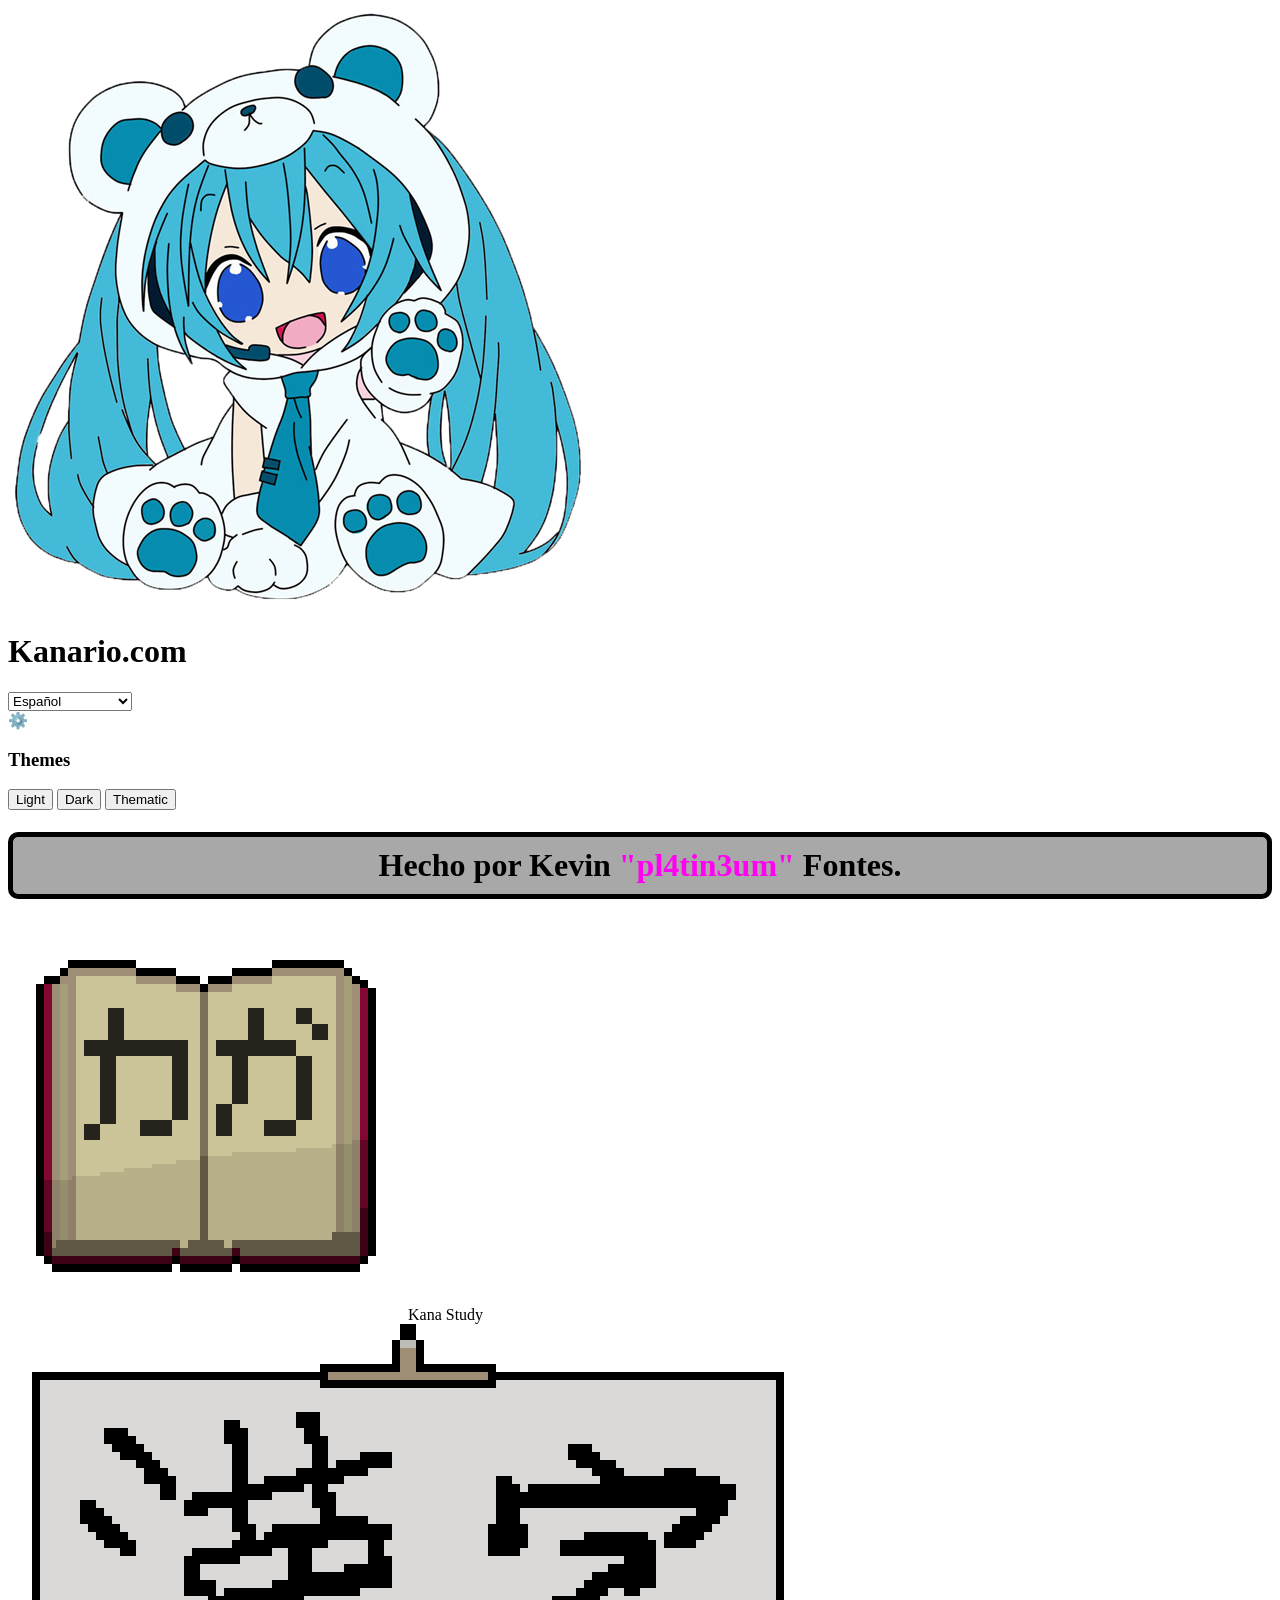
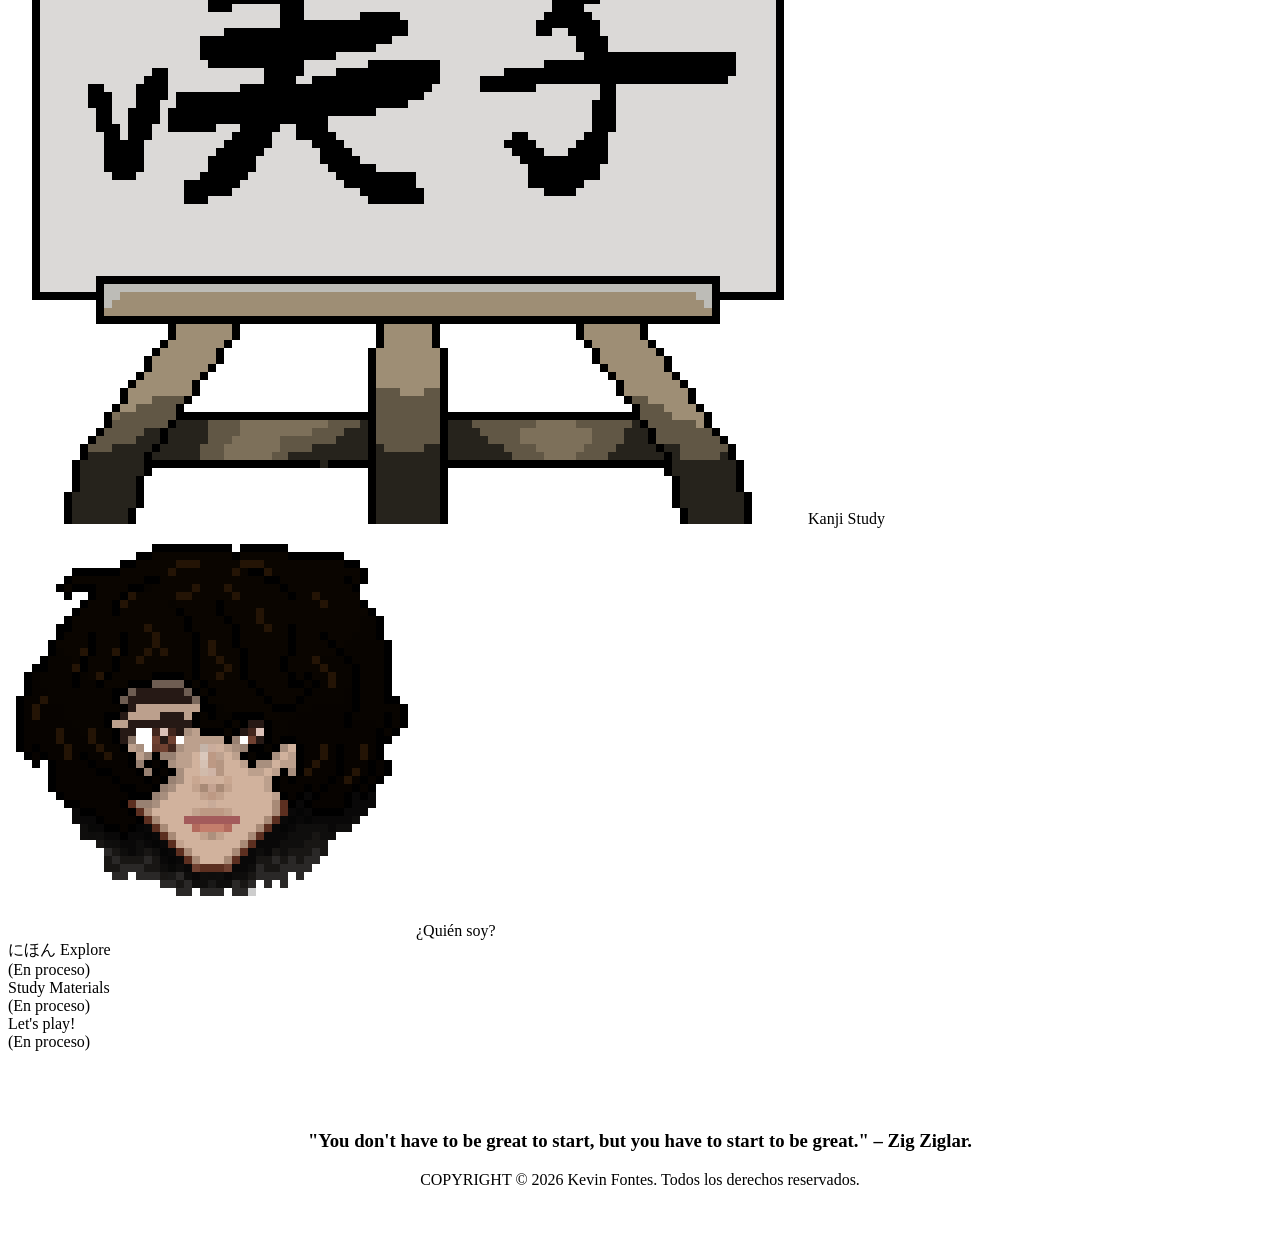
==== commit 77e441e3: "no se" ====
--- a/index.html
+++ b/index.html
@@ -10,8 +10,9 @@
 
 <body class="thematic">
 
-
-    <!--========================================================================================-->
+<!--========================================================================================-->
+<!--=======================================Header===========================================-->
+<!--========================================================================================-->
         <header class="header">
 
     <!-----------------------------------LeftSidebar-------------------------------------------->
@@ -53,7 +54,9 @@
 
         </div>
     </header>
-    <!--========================================================================================-->
+<!--========================================================================================-->
+<!--=======================================MenuPrincipal====================================-->
+<!--========================================================================================-->
 
 
     <main>
@@ -63,8 +66,8 @@
 
         <div class="menu">
             <div class="menu-item"><img src="src/bookana.png" alt="Kana Study"><span>Kana Study</span></div>
-            <div class="menu-item"><img src="src/kanapaint.png" alt="Kanji Study"><span>Kanji Study</span></div>
-            <div class="menu-item"><img src="src/yoWTF_x8.png" alt="Quién soy"><span>¿Quién soy?</span></div>
+            <div class="menu-item"><img src="src/kanjipaint.png" alt="Kanji Study"><span>Kanji Study</span></div>
+            <div class="menu-item"><img src="src/mejoryo.png" alt="Quién soy"><span>¿Quién soy?</span></div>
             <div class="menu-itemUSELESS"> <span>にほん Explore <br> (En proceso)</span></div>
             <div class="menu-itemUSELESS"> <span>Study Materials <br> (En proceso)</span></div>
             <div class="menu-itemUSELESS"> <span>Let's play! <br> (En proceso)</span></div>
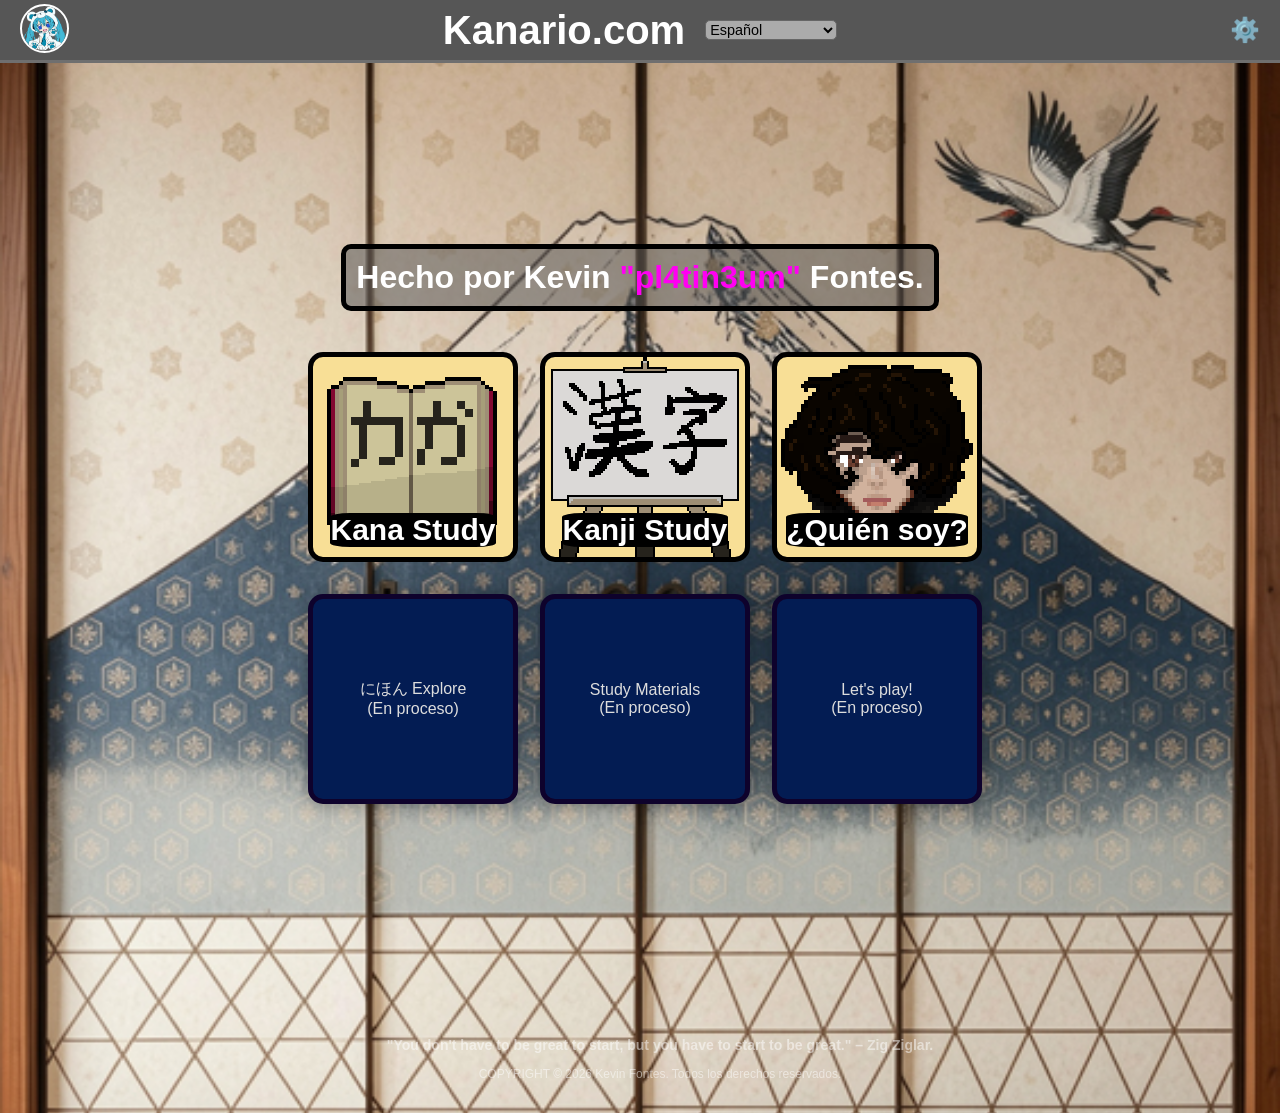
==== commit 18be9398: "uf" ====
--- a/index.html
+++ b/index.html
@@ -4,7 +4,7 @@
     <meta charset="UTF-8">
     <title>Kanario</title>
     <meta name="viewport" content="width=device-width, initial-scale=1.0">
-    <link rel="stylesheet" href="styles.css">
+    <link rel="stylesheet" href="A2_styles.css">
     <link rel="stylesheet" href="https://cdnjs.cloudflare.com/ajax/libs/font-awesome/6.5.0/css/all.min.css">
 </head>
 
@@ -79,7 +79,7 @@
         <p>COPYRIGHT &copy; 2026 Kevin Fontes. Todos los derechos reservados.</p>
     </footer>
 
-    <script src="script.js"></script>
+    <script src="A3_script.js"></script>
     
 </body>
 </html>
--- a/A2_styles.css
+++ b/A2_styles.css
@@ -0,0 +1,329 @@
+		/* =========================
+		   HEADER Y SELECTOR IDIOMA
+		========================= */
+        header {
+            width: 100%;
+            height: 60px;
+            display: flex;
+            justify-content: center;
+            align-items: center;
+            background-color: #565656;
+            border-bottom: 3px solid #6f6f6f;
+            position: sticky;
+            top: 0;
+            z-index: 1000;
+        }
+        header.light { background-color: #b9b9b9; border-bottom: 3px solid #000; color: #000; }
+        header.thematic { background: rgba(255, 255, 255, 0.3); color: #222; border-bottom: 3px solid #393939; }
+        
+        header h1 {
+            margin: 0;
+            font-size: 2.5rem;
+            white-space: nowrap;
+        }
+
+        #languageSelect {
+            min-width: 60px;
+            width: auto;
+            margin-left: 20px;
+            size: auto;
+            background: #333;
+            color: white;
+            border: 1px solid #666;
+            border-radius: 5px;
+            font-size: 0.9rem;
+            cursor: pointer;
+        }
+		body.thematic #languageSelect { background: rgba(255, 255, 255, 0.5); color: #000; }
+
+		/* =========================
+		   ESTRUCTURA GENERAL
+		========================= */
+		body {
+		    font-family: 'Segoe UI', "Yu Gothic", sans-serif;
+		    margin: 0;
+		    font-family: Arial, sans-serif;
+		    background: #111;
+		    color: white;
+		    text-align: center;
+		}
+		body.light { background: #f5f5f5; color: black; }
+		body.thematic {background-image: url('src/thematicBodyBackground.png');background-size: cover;background-position: center;background-repeat: no-repeat;}
+
+
+		main {
+		    height: 100vh;
+		    display: flex;
+		    flex-direction: column;
+		    justify-content: center;
+		    align-items: center;
+		}
+
+
+		/* =========================
+		   MENÚ PRINCIPAL
+		========================= */
+		.menu {
+		    display: grid;
+		    grid-template-columns: repeat(3, 200px);
+		    gap: 32px;
+		    margin-top: 20px;
+		}
+
+		.menu-item {
+		    width: 200px;
+		    height: 200px;
+		    border-radius: 15px;
+		    border: #000000 solid 5px;
+		    background: #1a1a1a;
+		    display: flex;
+		    align-items: center;
+		    justify-content: center;
+		    position: relative;
+		    overflow: hidden;
+		}
+        body.light .menu-item { background: #ddd; }
+        body.thematic .menu-item { background: #f8df96; color: rgb(0, 0, 0); }
+
+		.menu-item img {
+		    width: 100%;
+		    height: 100%;
+		    object-fit: contain;
+		    image-rendering: pixelated;
+		}
+
+		.menu-item span {
+		    position: absolute;
+		    bottom: 10px;
+		    color: rgb(255, 255, 255);
+		    background-color: #000;
+		    background-position: cover;
+		    border-radius: 12%;
+		    font-weight: bold;
+		    font-size: 30px;
+		}
+
+		.menu-item:hover {
+		    background-color: #333; 
+		    transform: scale(1.05);
+		}
+
+		.menu-itemUSELESS {
+		    width: 200px;
+		    height: 200px;
+		    display: flex;
+		    align-items: center;
+		    background-color: rgb(3, 28, 83);
+		    justify-content: center;
+		    border-radius: 15px;
+		    cursor: pointer;
+		    transition: 0.3s;
+		    box-shadow: 0 0px 20px rgba(0,0,0,0.3);
+		    border: 5px solid #0e022c;
+		}
+        body.thematic .menu-itemUSELESS { color: #ddd; }
+		body.light .menu-itemUSELESS { color: #ddd; }
+		
+		
+		/* =========================
+		   BOTONES Y PANELES LATERALES
+		========================= */
+		.settings-btn {
+		    position: absolute;
+		    right: 20px;    
+		    top: 50%;         
+		    transform: translateY(-50%); 
+		    font-size: 24px;
+		    cursor: pointer;
+		    z-index: 2000;
+		    transition: all 0.3s;
+		    border-radius: 10px;
+		}
+		.settings-btn:hover {
+		    transform: rotate(45deg) scale(1.1);
+		}
+
+
+		.settings-panel {
+		    position: fixed;
+		    right: -350px;
+		    top: 0;
+		    width: 250px;
+		    height: 100%;
+		    background: #1a1a1a;
+		    padding: 20px;
+		    transition: right 0.3s;
+		    z-index: 500;
+		}
+		.settings-panel.open {
+		    box-shadow: 0 0px 20px rgba(0,0,0,0.3);
+		    right: 0;
+		}
+        body.light .settings-panel { background: #eee; color: #222; }
+
+
+		.settings-panel button {
+		    width: 100%;
+		    padding: 10px;
+		    margin-top: 5px;
+		    background: #333;
+		    border: none;
+		    color: white;
+		    cursor: pointer;
+		    z-index: 2000;
+		}
+		
+
+		body.light .settings-panel button {
+		    width: 100%;
+		    padding: 10px;
+		    margin-top: 5px;
+		    background: #989898;
+		    border: none;
+		    color: #222;
+		    cursor: pointer;
+		}
+        body.thematic .settings-panel button { background: rgba(255, 255, 255, 0.3); color: #222; border: 1px solid #393939; }
+
+		body.thematic .settings-panel {
+		    background-image: url('src/thematicRightSidebar.png');
+		    background-size: cover;
+		    background-position: center;
+		    background-repeat: no-repeat;
+		    border: #111 solid 5px;
+		}
+
+		
+
+
+		.menu-btn { 
+		    position: absolute; 
+		    left: 20px; 
+		    z-index: 1100; 
+		}
+
+		.menu-btn img { 
+		    width: 45px; 
+		    height: 45px; 
+		    border-radius: 50%; 
+		    border: 2px solid white; 
+		}
+
+		.menu-btn img:hover {
+		    transform: scale(1.1);
+		}
+
+
+		.sidebar {
+		    position: fixed;
+		    left: -350px;
+		    top: 0;
+		    width: 250px;
+		    height: 100%;
+		    background: #1a1a1a;
+		    padding: 20px;
+		    transition: left 0.3s ease;
+		    z-index: 900;
+		}
+        body.light .sidebar { background: #eee; color: #222; }
+		body.thematic .sidebar {background-image: url('src/thematicLeftSidebar.png');background-size: cover;background-position: center;background-repeat: no-repeat;border: #111 solid 5px;}
+
+		.sidebar.open {
+		    left: 0;
+		    box-shadow: 0 0px 20px rgba(0,0,0,0.3);
+		}
+
+		.sidebar h2 {
+		    margin-bottom: 20px;
+		}
+
+		.sidebar p {
+		    padding: 10px;
+		    cursor: pointer;
+		    border-radius: 8px;
+		}
+		
+
+		/* =========================
+		   BOTONES SOCIALES
+		========================= */
+		.social-buttons {
+		    display: flex;
+		    flex-direction: column;
+		    gap: 15px;          
+		    align-items: center; 
+		}
+
+		.social-buttons img {
+		    width: 80px;
+		    height: 80px;
+		    cursor: pointer;
+		    transition: transform 0.2s;
+		}
+
+		.social-buttons img:hover {
+		    transform: scale(1.2); 
+		}
+
+
+		/* =========================
+		   FOOTER
+		========================= */
+		footer {
+		    bottom: 10px;
+		    width: 100%;
+		    font-size: 12px;
+		    opacity: 0.5;
+		}
+		/* =========================
+		   RESPONSIVE
+		========================= */
+		@media screen and (max-width: 480px) {
+		    
+		    .menu {
+		        display: flex !important;
+		        flex-wrap: wrap;
+		        justify-content: center;
+		        width: 100% !important;
+		        grid-template-columns: none !important; 
+		        gap: 10px !important;
+		        margin-top: 50px !important; 
+		    }
+
+		    .menu-item {
+		        width: 140px !important;  
+		        height: 140px !important;
+		        min-width: 140px !important;
+		        font-size: 14px !important;
+		        margin: 5px;
+		    }
+
+		    .menu-itemUSELESS {
+		        width: 140px !important;  
+		        height: 140px !important;
+		        min-width: 140px !important;
+		        font-size: 14px !important;
+		        margin: 5px;
+		    }
+
+		    header {
+		        height: 50px !important;
+		        font-size: 10px !important;
+		        justify-content: center !important;
+		    }
+
+		    .menu-btn img {
+		        width: 45px !important;
+		        height: 45px !important;
+		    }
+
+		    .settings-btn {
+		        top: 10px !important;
+		        right: 10px !important;
+		    }
+
+		    body.thematic {
+		        background-size: cover !important;
+		        background-attachment: scroll !important;
+		    }
+		}
